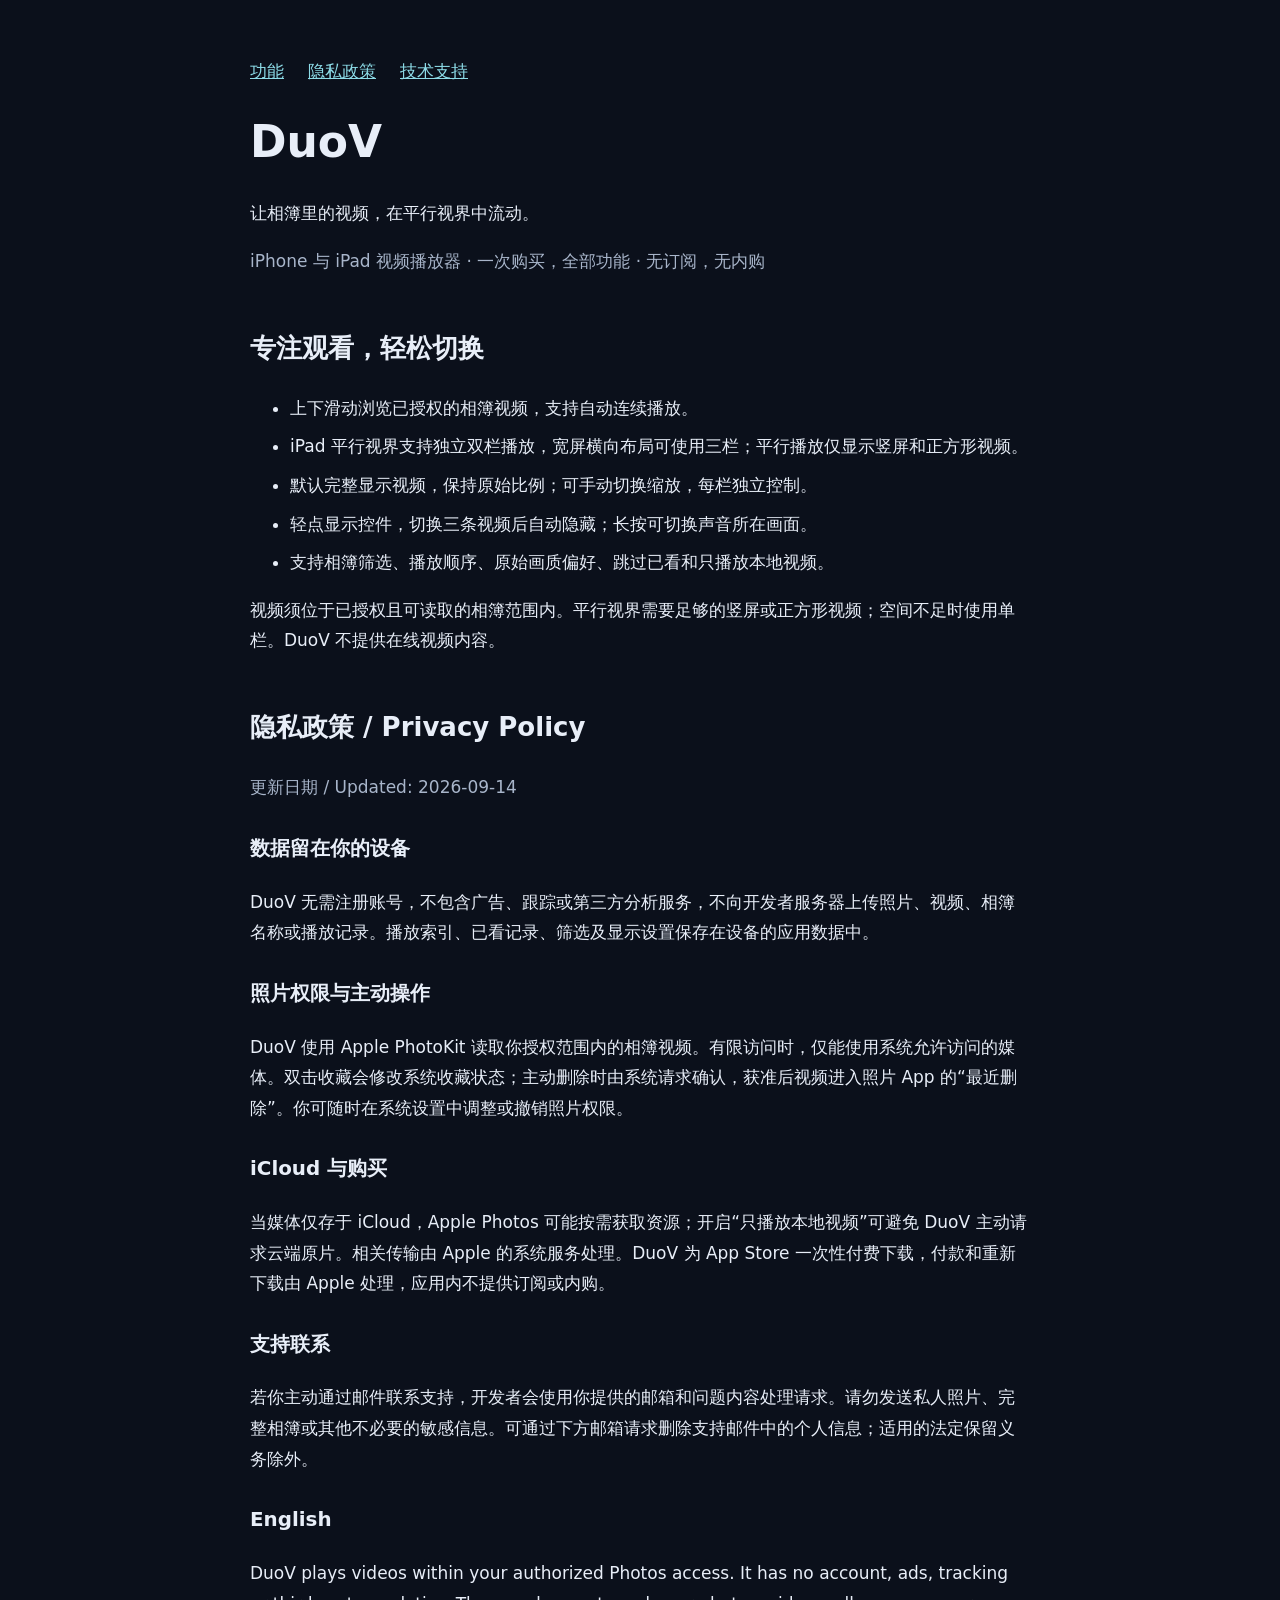
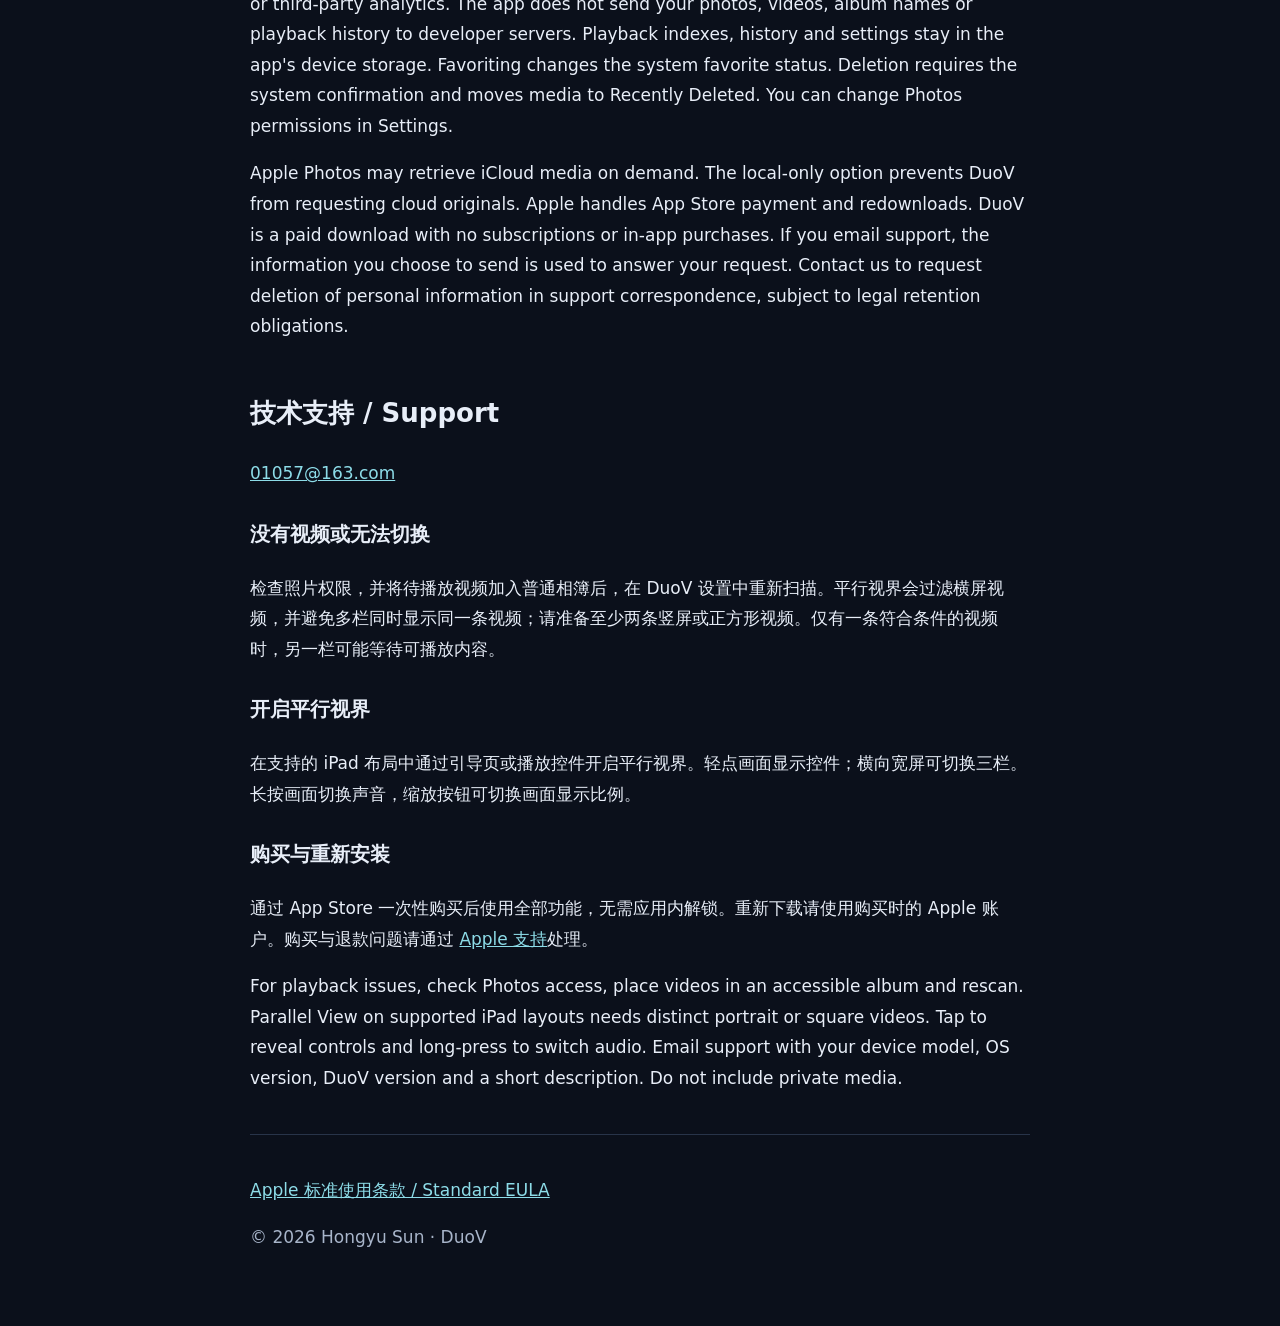
==== duov/index.html @ 368c5aac "Publish DuoV product, privacy and support page for paid release" ====
<!doctype html>
<html lang="zh-CN"><head><meta charset="utf-8"><meta name="viewport" content="width=device-width,initial-scale=1"><title>DuoV · 平行视界</title><style>
:root{color-scheme:dark}body{margin:0;background:#0b101b;color:#e8eef8;font:17px/1.8 system-ui,-apple-system,sans-serif}main{max-width:780px;margin:auto;padding:56px 24px}h1{font-size:44px;line-height:1.2}h2{margin-top:48px;font-size:26px}h3{margin-top:28px}a{color:#8ddce8}nav{display:flex;gap:24px;flex-wrap:wrap}.muted{color:#a8b5ca}li{margin:8px 0}hr{border:0;border-top:1px solid #283449;margin:40px 0}
</style></head><body><main>
<nav><a href="#features">功能</a><a href="#privacy">隐私政策</a><a href="#support">技术支持</a></nav>
<h1>DuoV</h1><p>让相簿里的视频，在平行视界中流动。</p>
<p class="muted">iPhone 与 iPad 视频播放器 · 一次购买，全部功能 · 无订阅，无内购</p>
<section id="features"><h2>专注观看，轻松切换</h2><ul>
<li>上下滑动浏览已授权的相簿视频，支持自动连续播放。</li>
<li>iPad 平行视界支持独立双栏播放，宽屏横向布局可使用三栏；平行播放仅显示竖屏和正方形视频。</li>
<li>默认完整显示视频，保持原始比例；可手动切换缩放，每栏独立控制。</li>
<li>轻点显示控件，切换三条视频后自动隐藏；长按可切换声音所在画面。</li>
<li>支持相簿筛选、播放顺序、原始画质偏好、跳过已看和只播放本地视频。</li>
</ul><p>视频须位于已授权且可读取的相簿范围内。平行视界需要足够的竖屏或正方形视频；空间不足时使用单栏。DuoV 不提供在线视频内容。</p></section>
<section id="privacy"><h2>隐私政策 / Privacy Policy</h2><p class="muted">更新日期 / Updated: 2026-09-14</p>
<h3>数据留在你的设备</h3><p>DuoV 无需注册账号，不包含广告、跟踪或第三方分析服务，不向开发者服务器上传照片、视频、相簿名称或播放记录。播放索引、已看记录、筛选及显示设置保存在设备的应用数据中。</p>
<h3>照片权限与主动操作</h3><p>DuoV 使用 Apple PhotoKit 读取你授权范围内的相簿视频。有限访问时，仅能使用系统允许访问的媒体。双击收藏会修改系统收藏状态；主动删除时由系统请求确认，获准后视频进入照片 App 的“最近删除”。你可随时在系统设置中调整或撤销照片权限。</p>
<h3>iCloud 与购买</h3><p>当媒体仅存于 iCloud，Apple Photos 可能按需获取资源；开启“只播放本地视频”可避免 DuoV 主动请求云端原片。相关传输由 Apple 的系统服务处理。DuoV 为 App Store 一次性付费下载，付款和重新下载由 Apple 处理，应用内不提供订阅或内购。</p>
<h3>支持联系</h3><p>若你主动通过邮件联系支持，开发者会使用你提供的邮箱和问题内容处理请求。请勿发送私人照片、完整相簿或其他不必要的敏感信息。可通过下方邮箱请求删除支持邮件中的个人信息；适用的法定保留义务除外。</p>
<h3>English</h3><p>DuoV plays videos within your authorized Photos access. It has no account, ads, tracking or third-party analytics. The app does not send your photos, videos, album names or playback history to developer servers. Playback indexes, history and settings stay in the app's device storage. Favoriting changes the system favorite status. Deletion requires the system confirmation and moves media to Recently Deleted. You can change Photos permissions in Settings.</p><p>Apple Photos may retrieve iCloud media on demand. The local-only option prevents DuoV from requesting cloud originals. Apple handles App Store payment and redownloads. DuoV is a paid download with no subscriptions or in-app purchases. If you email support, the information you choose to send is used to answer your request. Contact us to request deletion of personal information in support correspondence, subject to legal retention obligations.</p></section>
<section id="support"><h2>技术支持 / Support</h2><p><a href="mailto:01057@163.com">01057@163.com</a></p>
<h3>没有视频或无法切换</h3><p>检查照片权限，并将待播放视频加入普通相簿后，在 DuoV 设置中重新扫描。平行视界会过滤横屏视频，并避免多栏同时显示同一条视频；请准备至少两条竖屏或正方形视频。仅有一条符合条件的视频时，另一栏可能等待可播放内容。</p>
<h3>开启平行视界</h3><p>在支持的 iPad 布局中通过引导页或播放控件开启平行视界。轻点画面显示控件；横向宽屏可切换三栏。长按画面切换声音，缩放按钮可切换画面显示比例。</p>
<h3>购买与重新安装</h3><p>通过 App Store 一次性购买后使用全部功能，无需应用内解锁。重新下载请使用购买时的 Apple 账户。购买与退款问题请通过 <a href="https://reportaproblem.apple.com/">Apple 支持</a>处理。</p>
<p>For playback issues, check Photos access, place videos in an accessible album and rescan. Parallel View on supported iPad layouts needs distinct portrait or square videos. Tap to reveal controls and long-press to switch audio. Email support with your device model, OS version, DuoV version and a short description. Do not include private media.</p></section>
<hr><p><a href="https://www.apple.com/legal/internet-services/itunes/dev/stdeula/">Apple 标准使用条款 / Standard EULA</a></p><p class="muted">© 2026 Hongyu Sun · DuoV</p>
</main></body></html>
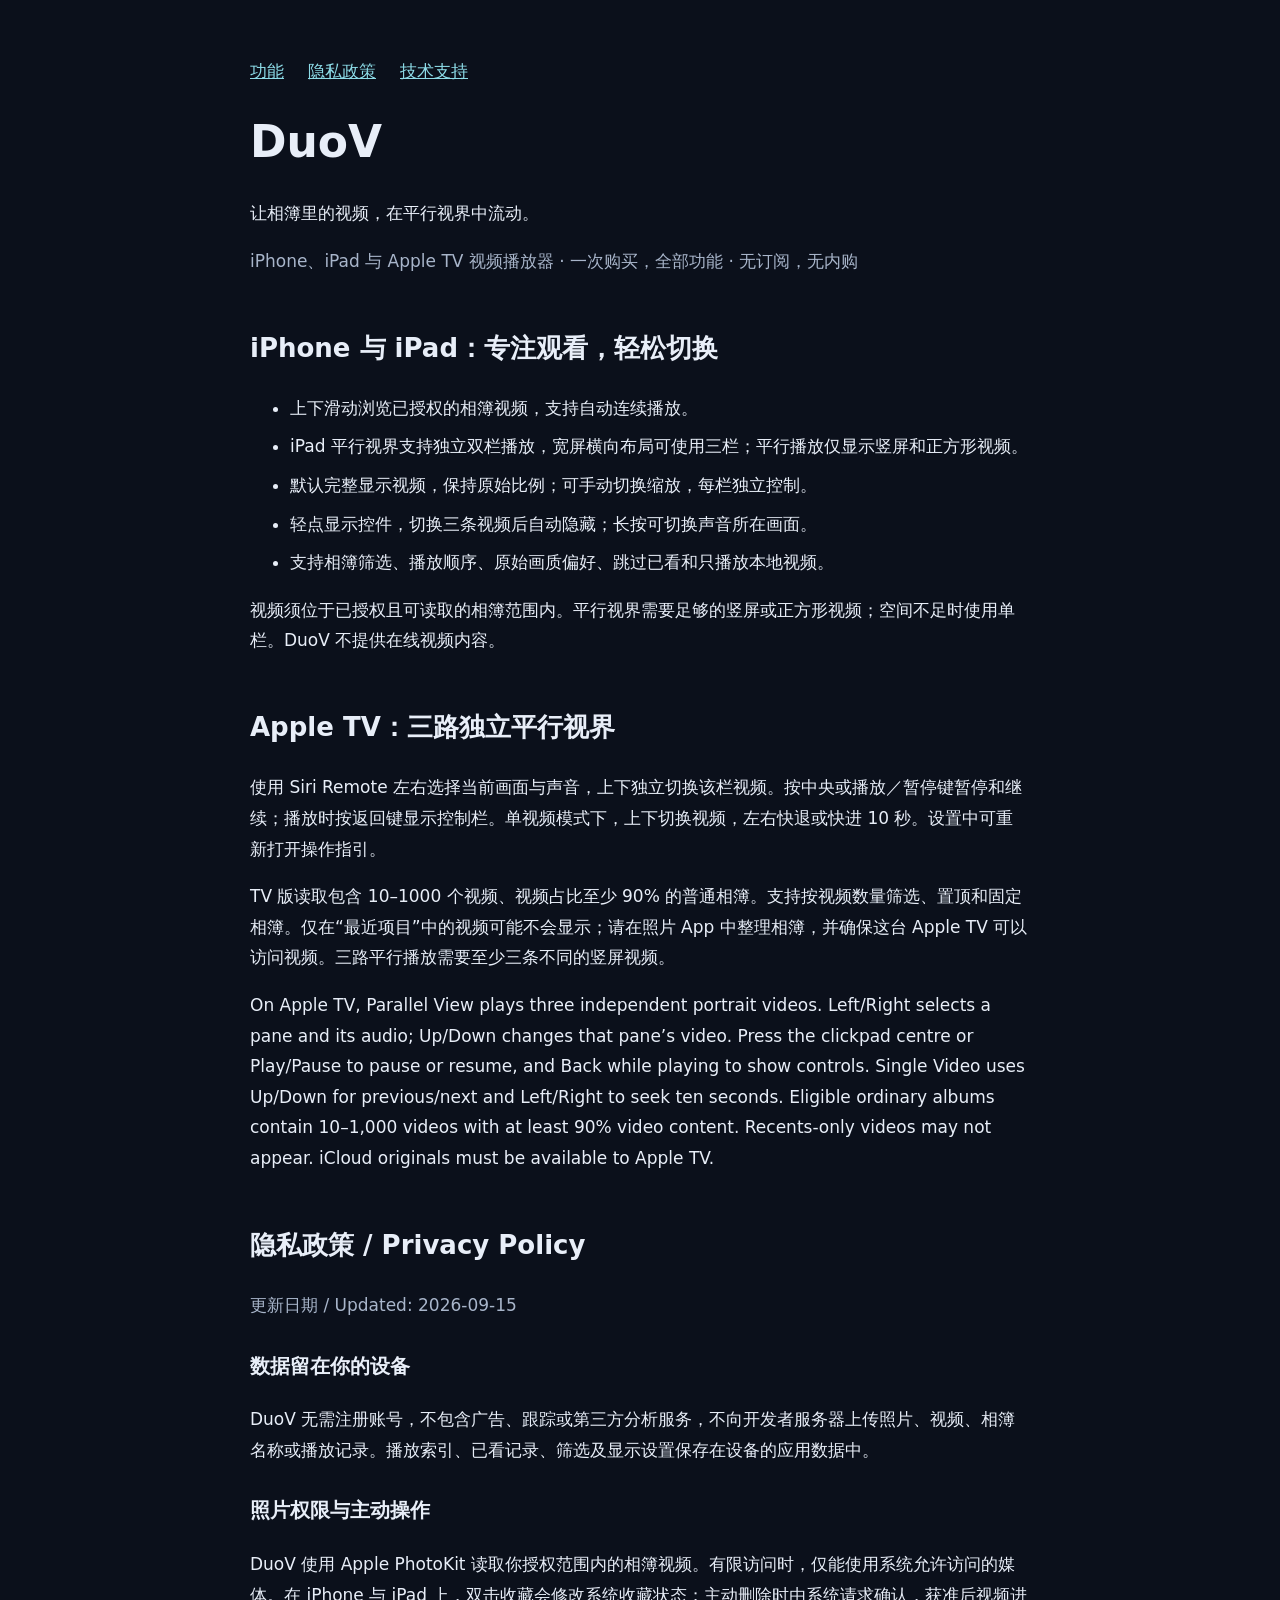
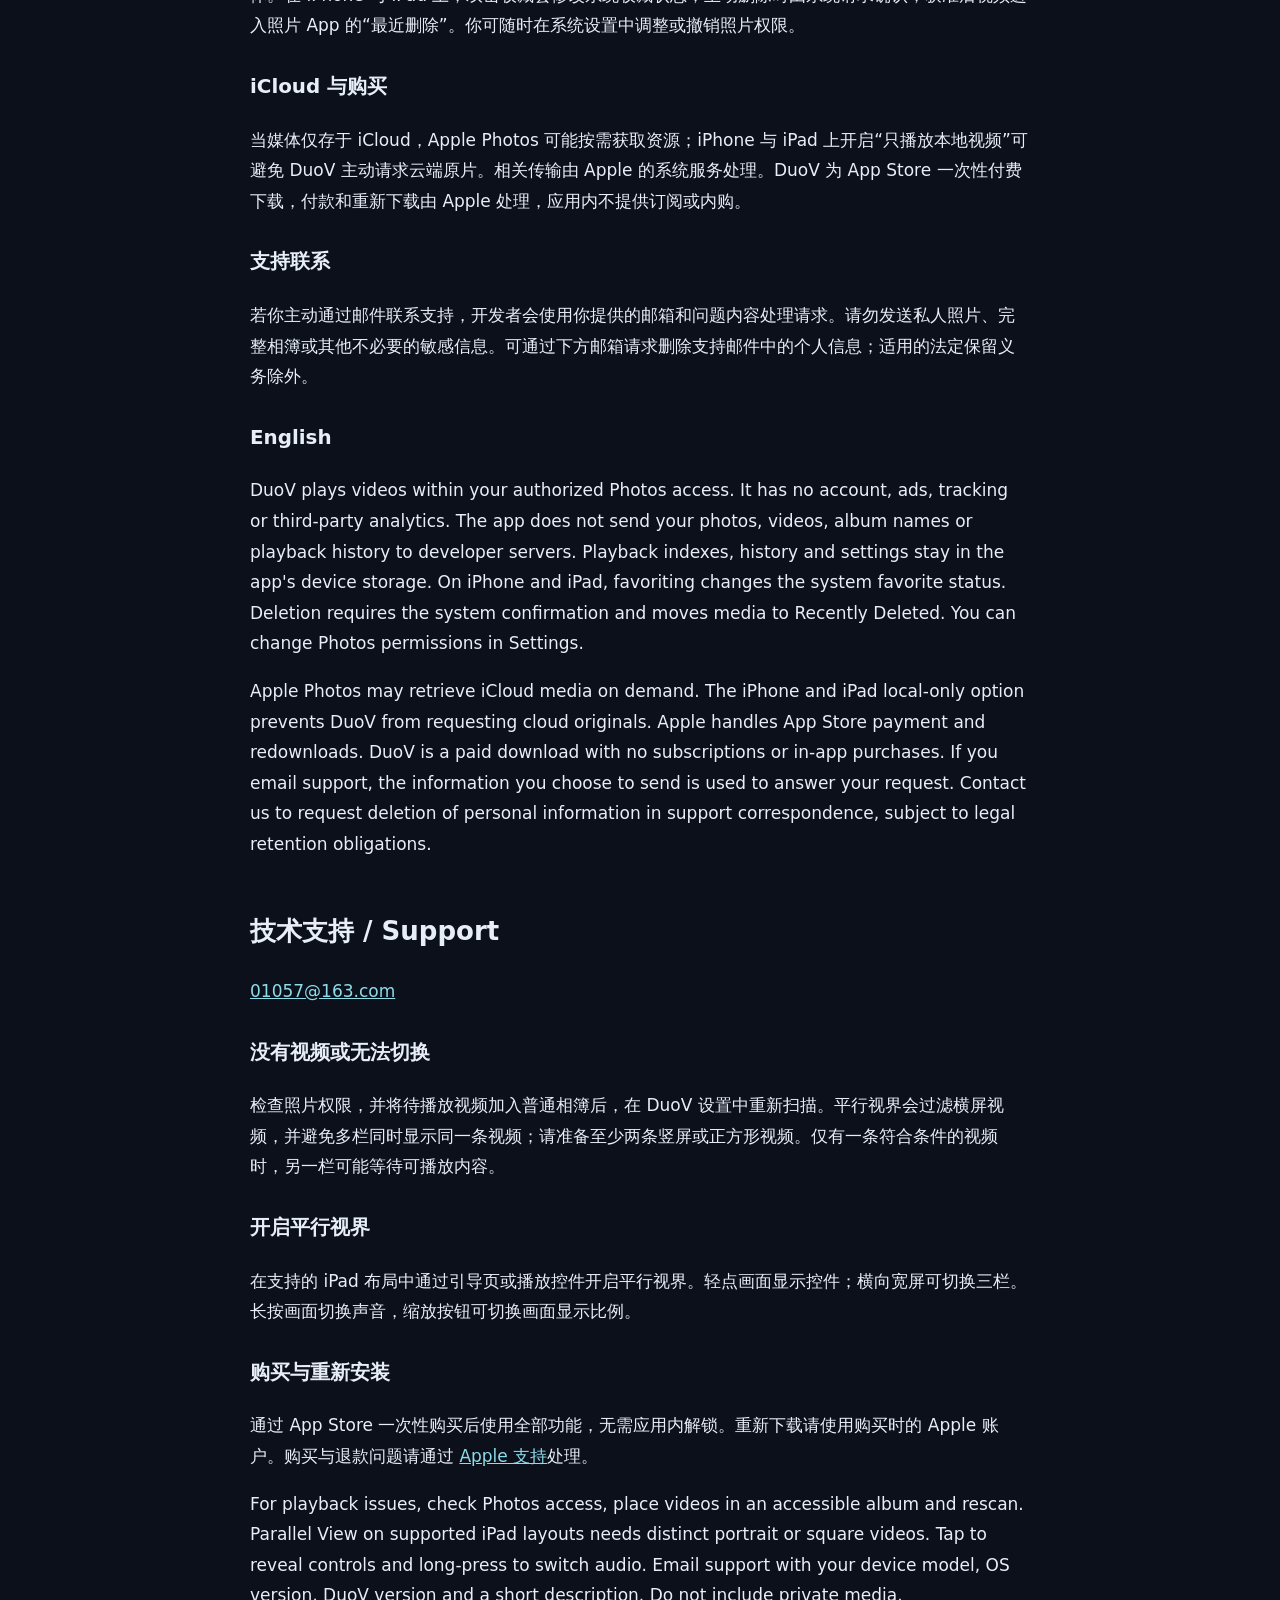
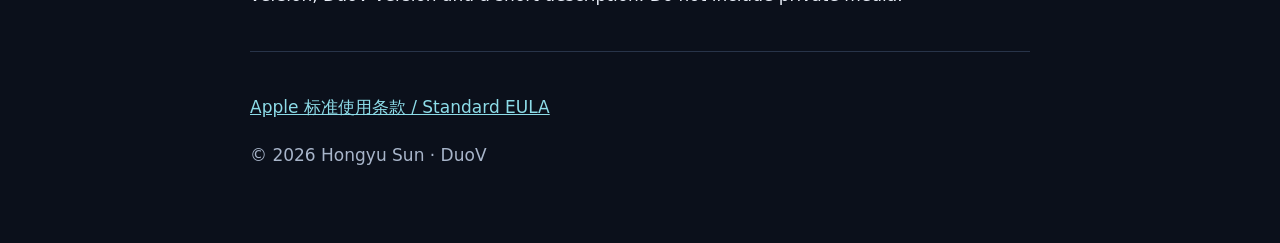
==== commit 67297b28: "Document DuoV Apple TV playback, album requirements and remote controls" ====
--- a/duov/index.html
+++ b/duov/index.html
@@ -4,20 +4,21 @@
 </style></head><body><main>
 <nav><a href="#features">功能</a><a href="#privacy">隐私政策</a><a href="#support">技术支持</a></nav>
 <h1>DuoV</h1><p>让相簿里的视频，在平行视界中流动。</p>
-<p class="muted">iPhone 与 iPad 视频播放器 · 一次购买，全部功能 · 无订阅，无内购</p>
-<section id="features"><h2>专注观看，轻松切换</h2><ul>
+<p class="muted">iPhone、iPad 与 Apple TV 视频播放器 · 一次购买，全部功能 · 无订阅，无内购</p>
+<section id="features"><h2>iPhone 与 iPad：专注观看，轻松切换</h2><ul>
 <li>上下滑动浏览已授权的相簿视频，支持自动连续播放。</li>
 <li>iPad 平行视界支持独立双栏播放，宽屏横向布局可使用三栏；平行播放仅显示竖屏和正方形视频。</li>
 <li>默认完整显示视频，保持原始比例；可手动切换缩放，每栏独立控制。</li>
 <li>轻点显示控件，切换三条视频后自动隐藏；长按可切换声音所在画面。</li>
 <li>支持相簿筛选、播放顺序、原始画质偏好、跳过已看和只播放本地视频。</li>
 </ul><p>视频须位于已授权且可读取的相簿范围内。平行视界需要足够的竖屏或正方形视频；空间不足时使用单栏。DuoV 不提供在线视频内容。</p></section>
-<section id="privacy"><h2>隐私政策 / Privacy Policy</h2><p class="muted">更新日期 / Updated: 2026-09-14</p>
+<section id="tv"><h2>Apple TV：三路独立平行视界</h2><p>使用 Siri Remote 左右选择当前画面与声音，上下独立切换该栏视频。按中央或播放／暂停键暂停和继续；播放时按返回键显示控制栏。单视频模式下，上下切换视频，左右快退或快进 10 秒。设置中可重新打开操作指引。</p><p>TV 版读取包含 10–1000 个视频、视频占比至少 90% 的普通相簿。支持按视频数量筛选、置顶和固定相簿。仅在“最近项目”中的视频可能不会显示；请在照片 App 中整理相簿，并确保这台 Apple TV 可以访问视频。三路平行播放需要至少三条不同的竖屏视频。</p><p>On Apple TV, Parallel View plays three independent portrait videos. Left/Right selects a pane and its audio; Up/Down changes that pane’s video. Press the clickpad centre or Play/Pause to pause or resume, and Back while playing to show controls. Single Video uses Up/Down for previous/next and Left/Right to seek ten seconds. Eligible ordinary albums contain 10–1,000 videos with at least 90% video content. Recents-only videos may not appear. iCloud originals must be available to Apple TV.</p></section>
+<section id="privacy"><h2>隐私政策 / Privacy Policy</h2><p class="muted">更新日期 / Updated: 2026-09-15</p>
 <h3>数据留在你的设备</h3><p>DuoV 无需注册账号，不包含广告、跟踪或第三方分析服务，不向开发者服务器上传照片、视频、相簿名称或播放记录。播放索引、已看记录、筛选及显示设置保存在设备的应用数据中。</p>
-<h3>照片权限与主动操作</h3><p>DuoV 使用 Apple PhotoKit 读取你授权范围内的相簿视频。有限访问时，仅能使用系统允许访问的媒体。双击收藏会修改系统收藏状态；主动删除时由系统请求确认，获准后视频进入照片 App 的“最近删除”。你可随时在系统设置中调整或撤销照片权限。</p>
-<h3>iCloud 与购买</h3><p>当媒体仅存于 iCloud，Apple Photos 可能按需获取资源；开启“只播放本地视频”可避免 DuoV 主动请求云端原片。相关传输由 Apple 的系统服务处理。DuoV 为 App Store 一次性付费下载，付款和重新下载由 Apple 处理，应用内不提供订阅或内购。</p>
+<h3>照片权限与主动操作</h3><p>DuoV 使用 Apple PhotoKit 读取你授权范围内的相簿视频。有限访问时，仅能使用系统允许访问的媒体。在 iPhone 与 iPad 上，双击收藏会修改系统收藏状态；主动删除时由系统请求确认，获准后视频进入照片 App 的“最近删除”。你可随时在系统设置中调整或撤销照片权限。</p>
+<h3>iCloud 与购买</h3><p>当媒体仅存于 iCloud，Apple Photos 可能按需获取资源；iPhone 与 iPad 上开启“只播放本地视频”可避免 DuoV 主动请求云端原片。相关传输由 Apple 的系统服务处理。DuoV 为 App Store 一次性付费下载，付款和重新下载由 Apple 处理，应用内不提供订阅或内购。</p>
 <h3>支持联系</h3><p>若你主动通过邮件联系支持，开发者会使用你提供的邮箱和问题内容处理请求。请勿发送私人照片、完整相簿或其他不必要的敏感信息。可通过下方邮箱请求删除支持邮件中的个人信息；适用的法定保留义务除外。</p>
-<h3>English</h3><p>DuoV plays videos within your authorized Photos access. It has no account, ads, tracking or third-party analytics. The app does not send your photos, videos, album names or playback history to developer servers. Playback indexes, history and settings stay in the app's device storage. Favoriting changes the system favorite status. Deletion requires the system confirmation and moves media to Recently Deleted. You can change Photos permissions in Settings.</p><p>Apple Photos may retrieve iCloud media on demand. The local-only option prevents DuoV from requesting cloud originals. Apple handles App Store payment and redownloads. DuoV is a paid download with no subscriptions or in-app purchases. If you email support, the information you choose to send is used to answer your request. Contact us to request deletion of personal information in support correspondence, subject to legal retention obligations.</p></section>
+<h3>English</h3><p>DuoV plays videos within your authorized Photos access. It has no account, ads, tracking or third-party analytics. The app does not send your photos, videos, album names or playback history to developer servers. Playback indexes, history and settings stay in the app's device storage. On iPhone and iPad, favoriting changes the system favorite status. Deletion requires the system confirmation and moves media to Recently Deleted. You can change Photos permissions in Settings.</p><p>Apple Photos may retrieve iCloud media on demand. The iPhone and iPad local-only option prevents DuoV from requesting cloud originals. Apple handles App Store payment and redownloads. DuoV is a paid download with no subscriptions or in-app purchases. If you email support, the information you choose to send is used to answer your request. Contact us to request deletion of personal information in support correspondence, subject to legal retention obligations.</p></section>
 <section id="support"><h2>技术支持 / Support</h2><p><a href="mailto:01057@163.com">01057@163.com</a></p>
 <h3>没有视频或无法切换</h3><p>检查照片权限，并将待播放视频加入普通相簿后，在 DuoV 设置中重新扫描。平行视界会过滤横屏视频，并避免多栏同时显示同一条视频；请准备至少两条竖屏或正方形视频。仅有一条符合条件的视频时，另一栏可能等待可播放内容。</p>
 <h3>开启平行视界</h3><p>在支持的 iPad 布局中通过引导页或播放控件开启平行视界。轻点画面显示控件；横向宽屏可切换三栏。长按画面切换声音，缩放按钮可切换画面显示比例。</p>
